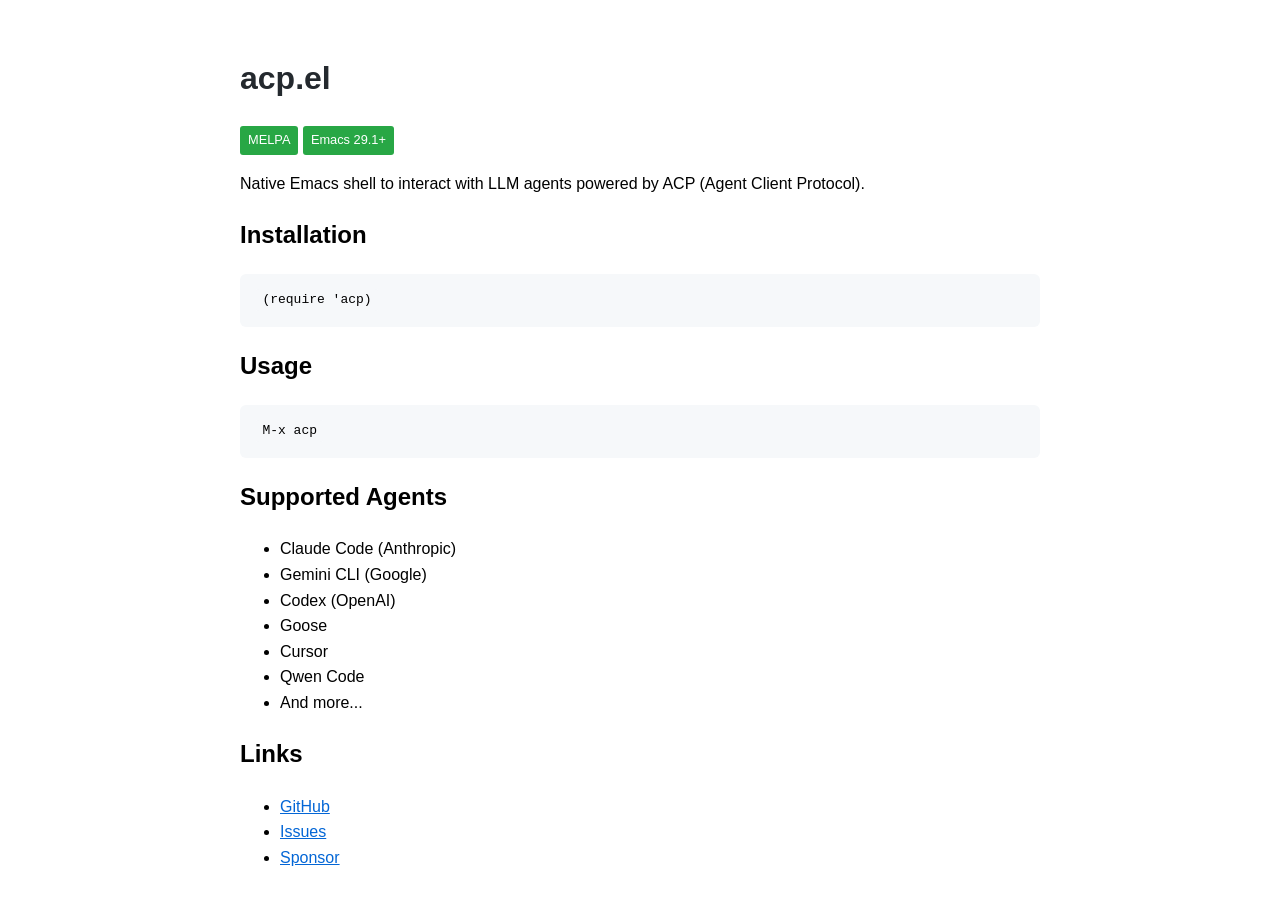
==== docs/index.html @ fe078d2b "Rename agent-shell to acp - complete project refactor - Rename all files: agent-shell-* -> acp-* - R" ====
<!DOCTYPE html>
<html lang="en">
<head>
  <meta charset="UTF-8">
  <meta name="viewport" content="width=device-width, initial-scale=1.0">
  <title>acp.el - Native Emacs shell for LLM agents</title>
  <style>
    body { font-family: -apple-system, BlinkMacSystemFont, 'Segoe UI', Roboto, sans-serif; max-width: 800px; margin: 0 auto; padding: 2rem; line-height: 1.6; }
    h1 { color: #24292e; }
    a { color: #0366d6; }
    pre { background: #f6f8fa; padding: 1rem; border-radius: 6px; overflow-x: auto; }
    code { background: #f6f8fa; padding: 0.2rem 0.4rem; border-radius: 3px; }
    .badge { display: inline-block; padding: 0.25rem 0.5rem; background: #28a745; color: white; border-radius: 3px; font-size: 0.8rem; }
  </style>
</head>
<body>
  <h1>acp.el</h1>
  <p><span class="badge">MELPA</span> <span class="badge">Emacs 29.1+</span></p>
  
  <p>Native Emacs shell to interact with LLM agents powered by ACP (Agent Client Protocol).</p>
  
  <h2>Installation</h2>
  <pre><code>(require 'acp)</code></pre>
  
  <h2>Usage</h2>
  <pre><code>M-x acp</code></pre>
  
  <h2>Supported Agents</h2>
  <ul>
    <li>Claude Code (Anthropic)</li>
    <li>Gemini CLI (Google)</li>
    <li>Codex (OpenAI)</li>
    <li>Goose</li>
    <li>Cursor</li>
    <li>Qwen Code</li>
    <li>And more...</li>
  </ul>
  
  <h2>Links</h2>
  <ul>
    <li><a href="https://github.com/neopilot-ai/acp.el">GitHub</a></li>
    <li><a href="https://github.com/neopilot-ai/acp.el/issues">Issues</a></li>
    <li><a href="https://github.com/sponsors/neopilot-ai">Sponsor</a></li>
  </ul>
</body>
</html>
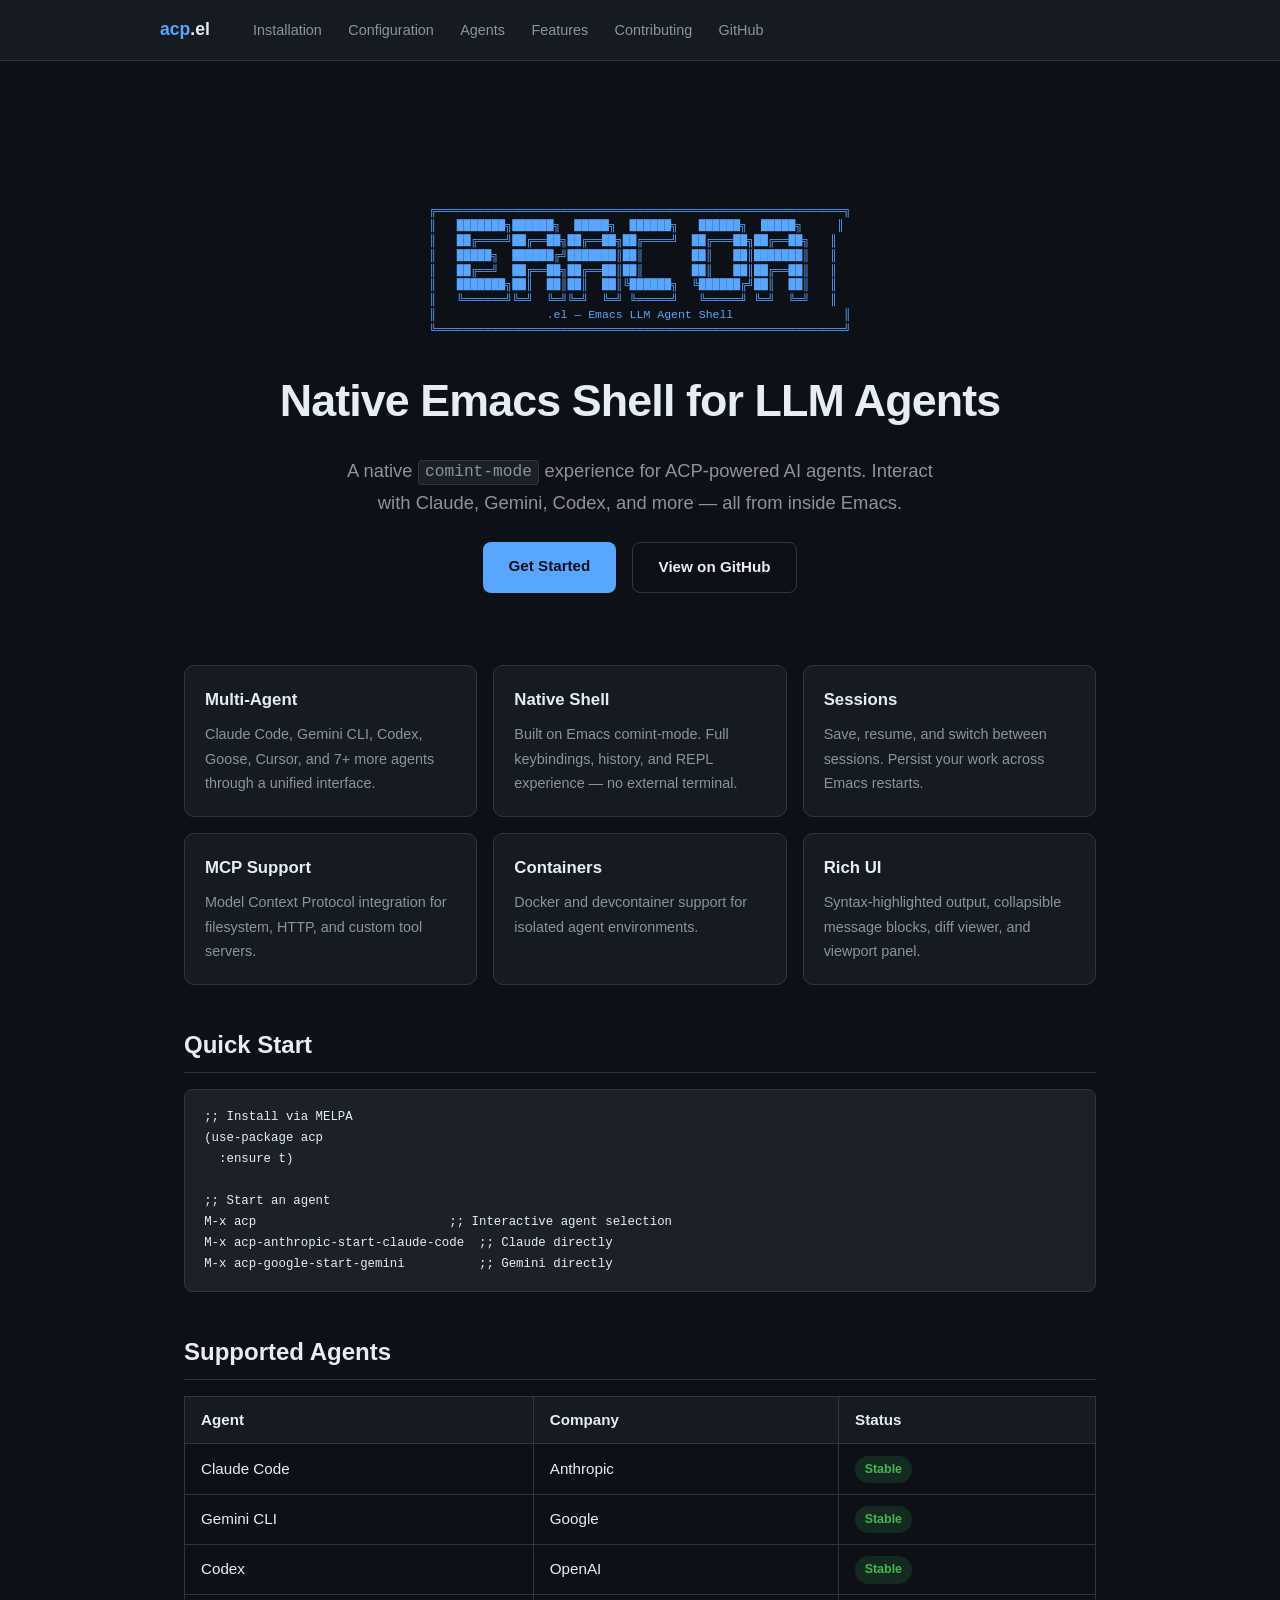
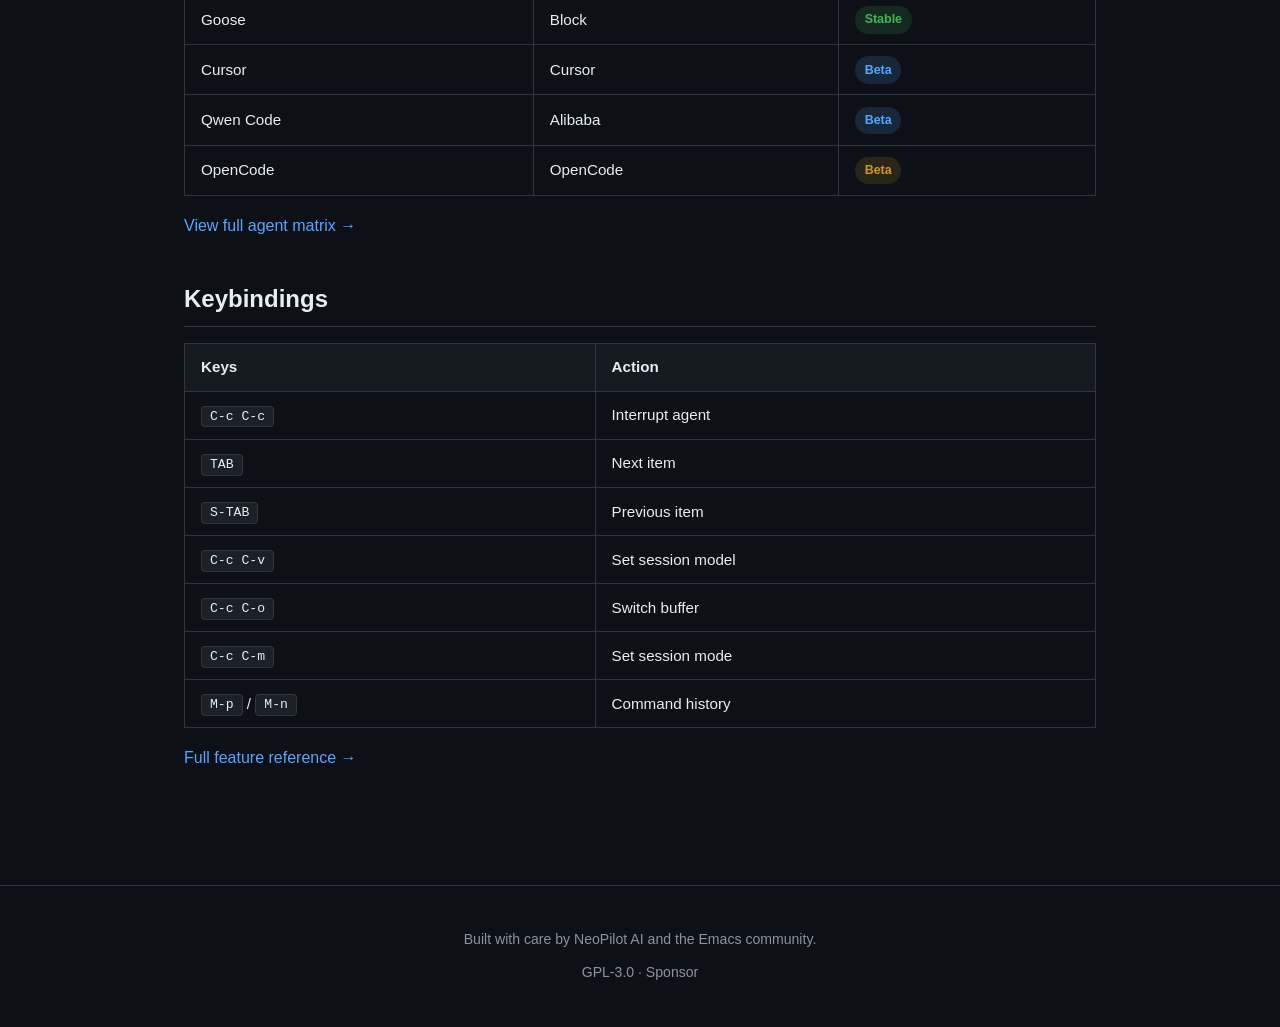
==== commit 29c680d1: "Add session persistence, permissions, file tree browser, CI improvements, and docs site Features: - " ====
--- a/docs/index.html
+++ b/docs/index.html
@@ -3,44 +3,126 @@
 <head>
   <meta charset="UTF-8">
   <meta name="viewport" content="width=device-width, initial-scale=1.0">
-  <title>acp.el - Native Emacs shell for LLM agents</title>
-  <style>
-    body { font-family: -apple-system, BlinkMacSystemFont, 'Segoe UI', Roboto, sans-serif; max-width: 800px; margin: 0 auto; padding: 2rem; line-height: 1.6; }
-    h1 { color: #24292e; }
-    a { color: #0366d6; }
-    pre { background: #f6f8fa; padding: 1rem; border-radius: 6px; overflow-x: auto; }
-    code { background: #f6f8fa; padding: 0.2rem 0.4rem; border-radius: 3px; }
-    .badge { display: inline-block; padding: 0.25rem 0.5rem; background: #28a745; color: white; border-radius: 3px; font-size: 0.8rem; }
-  </style>
+  <title>acp.el — Native Emacs Shell for LLM Agents</title>
+  <meta name="description" content="A native comint experience for ACP-powered AI agents in Emacs. Claude, Gemini, Codex and more.">
+  <link rel="stylesheet" href="style.css">
 </head>
 <body>
-  <h1>acp.el</h1>
-  <p><span class="badge">MELPA</span> <span class="badge">Emacs 29.1+</span></p>
-  
-  <p>Native Emacs shell to interact with LLM agents powered by ACP (Agent Client Protocol).</p>
-  
-  <h2>Installation</h2>
-  <pre><code>(require 'acp)</code></pre>
-  
-  <h2>Usage</h2>
-  <pre><code>M-x acp</code></pre>
-  
-  <h2>Supported Agents</h2>
-  <ul>
-    <li>Claude Code (Anthropic)</li>
-    <li>Gemini CLI (Google)</li>
-    <li>Codex (OpenAI)</li>
-    <li>Goose</li>
-    <li>Cursor</li>
-    <li>Qwen Code</li>
-    <li>And more...</li>
-  </ul>
-  
-  <h2>Links</h2>
-  <ul>
-    <li><a href="https://github.com/neopilot-ai/acp.el">GitHub</a></li>
-    <li><a href="https://github.com/neopilot-ai/acp.el/issues">Issues</a></li>
-    <li><a href="https://github.com/sponsors/neopilot-ai">Sponsor</a></li>
-  </ul>
+
+<nav class="site-nav">
+  <div class="site-nav-inner">
+    <a href="index.html" class="logo"><span>acp</span>.el</a>
+    <ul>
+      <li><a href="installation.html">Installation</a></li>
+      <li><a href="configuration.html">Configuration</a></li>
+      <li><a href="agents.html">Agents</a></li>
+      <li><a href="features.html">Features</a></li>
+      <li><a href="contributing.html">Contributing</a></li>
+      <li><a href="https://github.com/neopilot-ai/acp.el">GitHub</a></li>
+    </ul>
+  </div>
+</nav>
+
+<div class="container">
+
+  <section class="hero">
+    <div class="ascii">
+╔═══════════════════════════════════════════════════════════╗
+║   ███████╗██████╗  █████╗  ██████╗   ██████╗  █████╗     ║
+║   ██╔════╝██╔══██╗██╔══██╗██╔════╝  ██╔═══██╗██╔══██╗   ║
+║   █████╗  ██████╔╝███████║██║       ██║   ██║███████║   ║
+║   ██╔══╝  ██╔══██╗██╔══██║██║       ██║   ██║██╔══██║   ║
+║   ███████╗██║  ██║██║  ██║╚██████╗  ╚██████╔╝██║  ██║   ║
+║   ╚══════╝╚═╝  ╚═╝╚═╝  ╚═╝ ╚═════╝   ╚═════╝ ╚═╝  ╚═╝   ║
+║                .el — Emacs LLM Agent Shell                ║
+╚═══════════════════════════════════════════════════════════╝</div>
+
+    <h1>Native Emacs Shell for LLM Agents</h1>
+    <p>A native <code>comint-mode</code> experience for ACP-powered AI agents. Interact with Claude, Gemini, Codex, and more — all from inside Emacs.</p>
+
+    <div class="hero-actions">
+      <a href="installation.html" class="btn btn-primary">Get Started</a>
+      <a href="https://github.com/neopilot-ai/acp.el" class="btn btn-outline">View on GitHub</a>
+    </div>
+  </section>
+
+  <section>
+    <div class="card-grid">
+      <div class="card">
+        <h3>Multi-Agent</h3>
+        <p>Claude Code, Gemini CLI, Codex, Goose, Cursor, and 7+ more agents through a unified interface.</p>
+      </div>
+      <div class="card">
+        <h3>Native Shell</h3>
+        <p>Built on Emacs comint-mode. Full keybindings, history, and REPL experience — no external terminal.</p>
+      </div>
+      <div class="card">
+        <h3>Sessions</h3>
+        <p>Save, resume, and switch between sessions. Persist your work across Emacs restarts.</p>
+      </div>
+      <div class="card">
+        <h3>MCP Support</h3>
+        <p>Model Context Protocol integration for filesystem, HTTP, and custom tool servers.</p>
+      </div>
+      <div class="card">
+        <h3>Containers</h3>
+        <p>Docker and devcontainer support for isolated agent environments.</p>
+      </div>
+      <div class="card">
+        <h3>Rich UI</h3>
+        <p>Syntax-highlighted output, collapsible message blocks, diff viewer, and viewport panel.</p>
+      </div>
+    </div>
+  </section>
+
+  <section>
+    <h2>Quick Start</h2>
+    <pre><code>;; Install via MELPA
+(use-package acp
+  :ensure t)
+
+;; Start an agent
+M-x acp                          ;; Interactive agent selection
+M-x acp-anthropic-start-claude-code  ;; Claude directly
+M-x acp-google-start-gemini          ;; Gemini directly</code></pre>
+  </section>
+
+  <section>
+    <h2>Supported Agents</h2>
+    <table>
+      <tr><th>Agent</th><th>Company</th><th>Status</th></tr>
+      <tr><td>Claude Code</td><td>Anthropic</td><td><span class="badge badge-green">Stable</span></td></tr>
+      <tr><td>Gemini CLI</td><td>Google</td><td><span class="badge badge-green">Stable</span></td></tr>
+      <tr><td>Codex</td><td>OpenAI</td><td><span class="badge badge-green">Stable</span></td></tr>
+      <tr><td>Goose</td><td>Block</td><td><span class="badge badge-green">Stable</span></td></tr>
+      <tr><td>Cursor</td><td>Cursor</td><td><span class="badge badge-blue">Beta</span></td></tr>
+      <tr><td>Qwen Code</td><td>Alibaba</td><td><span class="badge badge-blue">Beta</span></td></tr>
+      <tr><td>OpenCode</td><td>OpenCode</td><td><span class="badge badge-orange">Beta</span></td></tr>
+    </table>
+    <p><a href="agents.html">View full agent matrix →</a></p>
+  </section>
+
+  <section>
+    <h2>Keybindings</h2>
+    <table>
+      <tr><th>Keys</th><th>Action</th></tr>
+      <tr><td><kbd>C-c C-c</kbd></td><td>Interrupt agent</td></tr>
+      <tr><td><kbd>TAB</kbd></td><td>Next item</td></tr>
+      <tr><td><kbd>S-TAB</kbd></td><td>Previous item</td></tr>
+      <tr><td><kbd>C-c C-v</kbd></td><td>Set session model</td></tr>
+      <tr><td><kbd>C-c C-o</kbd></td><td>Switch buffer</td></tr>
+      <tr><td><kbd>C-c C-m</kbd></td><td>Set session mode</td></tr>
+      <tr><td><kbd>M-p</kbd> / <kbd>M-n</kbd></td><td>Command history</td></tr>
+    </table>
+    <p><a href="features.html">Full feature reference →</a></p>
+  </section>
+
+</div>
+
+<footer class="site-footer">
+  <p>Built with care by <a href="https://github.com/neopilot-ai">NeoPilot AI</a> and the Emacs community.</p>
+  <p><a href="https://github.com/neopilot-ai/acp.el/blob/main/LICENSE">GPL-3.0</a> · <a href="https://github.com/sponsors/neopilot-ai">Sponsor</a></p>
+</footer>
+
 </body>
 </html>
--- a/docs/style.css
+++ b/docs/style.css
@@ -0,0 +1,279 @@
+:root {
+  --bg: #0d1117;
+  --bg-card: #161b22;
+  --bg-code: #1c2128;
+  --border: #30363d;
+  --text: #e6edf3;
+  --text-muted: #8b949e;
+  --accent: #58a6ff;
+  --accent-hover: #79c0ff;
+  --green: #3fb950;
+  --purple: #bc8cff;
+  --orange: #d29922;
+  --red: #f85149;
+  --font: -apple-system, BlinkMacSystemFont, 'Segoe UI', 'Noto Sans', Helvetica, Arial, sans-serif;
+  --mono: 'SFMono-Regular', Consolas, 'Liberation Mono', Menlo, monospace;
+  --max-w: 960px;
+}
+
+*, *::before, *::after { box-sizing: border-box; }
+
+body {
+  font-family: var(--font);
+  background: var(--bg);
+  color: var(--text);
+  line-height: 1.7;
+  margin: 0;
+  padding: 0;
+}
+
+a { color: var(--accent); text-decoration: none; }
+a:hover { color: var(--accent-hover); text-decoration: underline; }
+
+/* ── Nav ── */
+.site-nav {
+  background: var(--bg-card);
+  border-bottom: 1px solid var(--border);
+  padding: 0.75rem 1.5rem;
+  position: sticky;
+  top: 0;
+  z-index: 100;
+  backdrop-filter: blur(12px);
+}
+.site-nav-inner {
+  max-width: var(--max-w);
+  margin: 0 auto;
+  display: flex;
+  align-items: center;
+  gap: 2rem;
+}
+.site-nav .logo {
+  font-weight: 700;
+  font-size: 1.1rem;
+  color: var(--text);
+  white-space: nowrap;
+}
+.site-nav .logo span { color: var(--accent); }
+.site-nav ul {
+  list-style: none;
+  margin: 0;
+  padding: 0;
+  display: flex;
+  gap: 0.25rem;
+  flex-wrap: wrap;
+}
+.site-nav li a {
+  display: block;
+  padding: 0.35rem 0.7rem;
+  border-radius: 6px;
+  color: var(--text-muted);
+  font-size: 0.9rem;
+  transition: background 0.15s, color 0.15s;
+}
+.site-nav li a:hover,
+.site-nav li a.active {
+  background: rgba(88,166,255,0.1);
+  color: var(--accent);
+  text-decoration: none;
+}
+
+/* ── Layout ── */
+.container {
+  max-width: var(--max-w);
+  margin: 0 auto;
+  padding: 2.5rem 1.5rem;
+}
+.page-header {
+  margin-bottom: 2.5rem;
+  padding-bottom: 1.5rem;
+  border-bottom: 1px solid var(--border);
+}
+.page-header h1 {
+  font-size: 2rem;
+  margin: 0 0 0.5rem;
+}
+.page-header p {
+  color: var(--text-muted);
+  margin: 0;
+  font-size: 1.1rem;
+}
+
+h2 {
+  font-size: 1.5rem;
+  margin: 2.5rem 0 1rem;
+  padding-bottom: 0.4rem;
+  border-bottom: 1px solid var(--border);
+}
+h3 { font-size: 1.2rem; margin: 1.8rem 0 0.8rem; }
+h4 { font-size: 1rem; margin: 1.2rem 0 0.6rem; color: var(--text-muted); }
+
+p { margin: 0.6rem 0; }
+
+/* ── Code ── */
+pre {
+  background: var(--bg-code);
+  border: 1px solid var(--border);
+  border-radius: 8px;
+  padding: 1rem 1.2rem;
+  overflow-x: auto;
+  font-family: var(--mono);
+  font-size: 0.88rem;
+  line-height: 1.5;
+  margin: 1rem 0;
+}
+code {
+  font-family: var(--mono);
+  font-size: 0.88em;
+}
+:not(pre) > code {
+  background: var(--bg-code);
+  padding: 0.15rem 0.4rem;
+  border-radius: 4px;
+  border: 1px solid var(--border);
+}
+
+/* ── Tables ── */
+table {
+  width: 100%;
+  border-collapse: collapse;
+  margin: 1rem 0;
+  font-size: 0.95rem;
+}
+th, td {
+  text-align: left;
+  padding: 0.65rem 1rem;
+  border: 1px solid var(--border);
+}
+th {
+  background: var(--bg-card);
+  font-weight: 600;
+  white-space: nowrap;
+}
+tr:hover { background: rgba(88,166,255,0.04); }
+
+/* ── Cards ── */
+.card-grid {
+  display: grid;
+  grid-template-columns: repeat(auto-fit, minmax(260px, 1fr));
+  gap: 1rem;
+  margin: 1.5rem 0;
+}
+.card {
+  background: var(--bg-card);
+  border: 1px solid var(--border);
+  border-radius: 10px;
+  padding: 1.25rem;
+  transition: border-color 0.2s, box-shadow 0.2s;
+}
+.card:hover {
+  border-color: var(--accent);
+  box-shadow: 0 0 20px rgba(88,166,255,0.08);
+}
+.card h3 {
+  margin: 0 0 0.5rem;
+  font-size: 1.05rem;
+}
+.card p {
+  color: var(--text-muted);
+  font-size: 0.9rem;
+  margin: 0;
+}
+
+/* ── Badges ── */
+.badge {
+  display: inline-block;
+  padding: 0.2rem 0.6rem;
+  border-radius: 20px;
+  font-size: 0.78rem;
+  font-weight: 600;
+  white-space: nowrap;
+}
+.badge-green { background: rgba(63,185,80,0.15); color: var(--green); }
+.badge-blue  { background: rgba(88,166,255,0.15); color: var(--accent); }
+.badge-purple { background: rgba(188,140,255,0.15); color: var(--purple); }
+.badge-orange { background: rgba(210,153,34,0.15); color: var(--orange); }
+
+/* ── Keybind table ── */
+.keys {
+  display: flex;
+  gap: 0.3rem;
+  flex-wrap: wrap;
+}
+kbd {
+  background: var(--bg-code);
+  border: 1px solid var(--border);
+  border-radius: 4px;
+  padding: 0.15rem 0.5rem;
+  font-family: var(--mono);
+  font-size: 0.82rem;
+  white-space: nowrap;
+}
+
+/* ── Hero (landing) ── */
+.hero {
+  text-align: center;
+  padding: 4rem 1rem 3rem;
+}
+.hero h1 {
+  font-size: 2.8rem;
+  margin: 0 0 1rem;
+  letter-spacing: -0.02em;
+}
+.hero .ascii {
+  font-family: var(--mono);
+  font-size: 0.72rem;
+  line-height: 1.3;
+  color: var(--accent);
+  margin: 1.5rem auto;
+  display: inline-block;
+  text-align: left;
+  white-space: pre;
+}
+.hero p {
+  color: var(--text-muted);
+  font-size: 1.15rem;
+  max-width: 600px;
+  margin: 0 auto 1.5rem;
+}
+.hero-actions {
+  display: flex;
+  gap: 1rem;
+  justify-content: center;
+  flex-wrap: wrap;
+  margin-top: 1.5rem;
+}
+.btn {
+  display: inline-block;
+  padding: 0.7rem 1.6rem;
+  border-radius: 8px;
+  font-weight: 600;
+  font-size: 0.95rem;
+  transition: background 0.15s, transform 0.1s;
+}
+.btn:hover { text-decoration: none; transform: translateY(-1px); }
+.btn-primary { background: var(--accent); color: var(--bg); }
+.btn-primary:hover { background: var(--accent-hover); }
+.btn-outline { border: 1px solid var(--border); color: var(--text); }
+.btn-outline:hover { background: var(--bg-card); }
+
+/* ── Footer ── */
+.site-footer {
+  margin-top: 4rem;
+  padding: 2rem 1.5rem;
+  border-top: 1px solid var(--border);
+  text-align: center;
+  color: var(--text-muted);
+  font-size: 0.88rem;
+}
+.site-footer a { color: var(--text-muted); }
+.site-footer a:hover { color: var(--accent); }
+
+/* ── Responsive ── */
+@media (max-width: 640px) {
+  .hero h1 { font-size: 2rem; }
+  .hero .ascii { font-size: 0.55rem; }
+  .site-nav-inner { flex-direction: column; gap: 0.5rem; }
+  .site-nav ul { gap: 0; }
+  table { font-size: 0.85rem; }
+  th, td { padding: 0.5rem 0.6rem; }
+}
